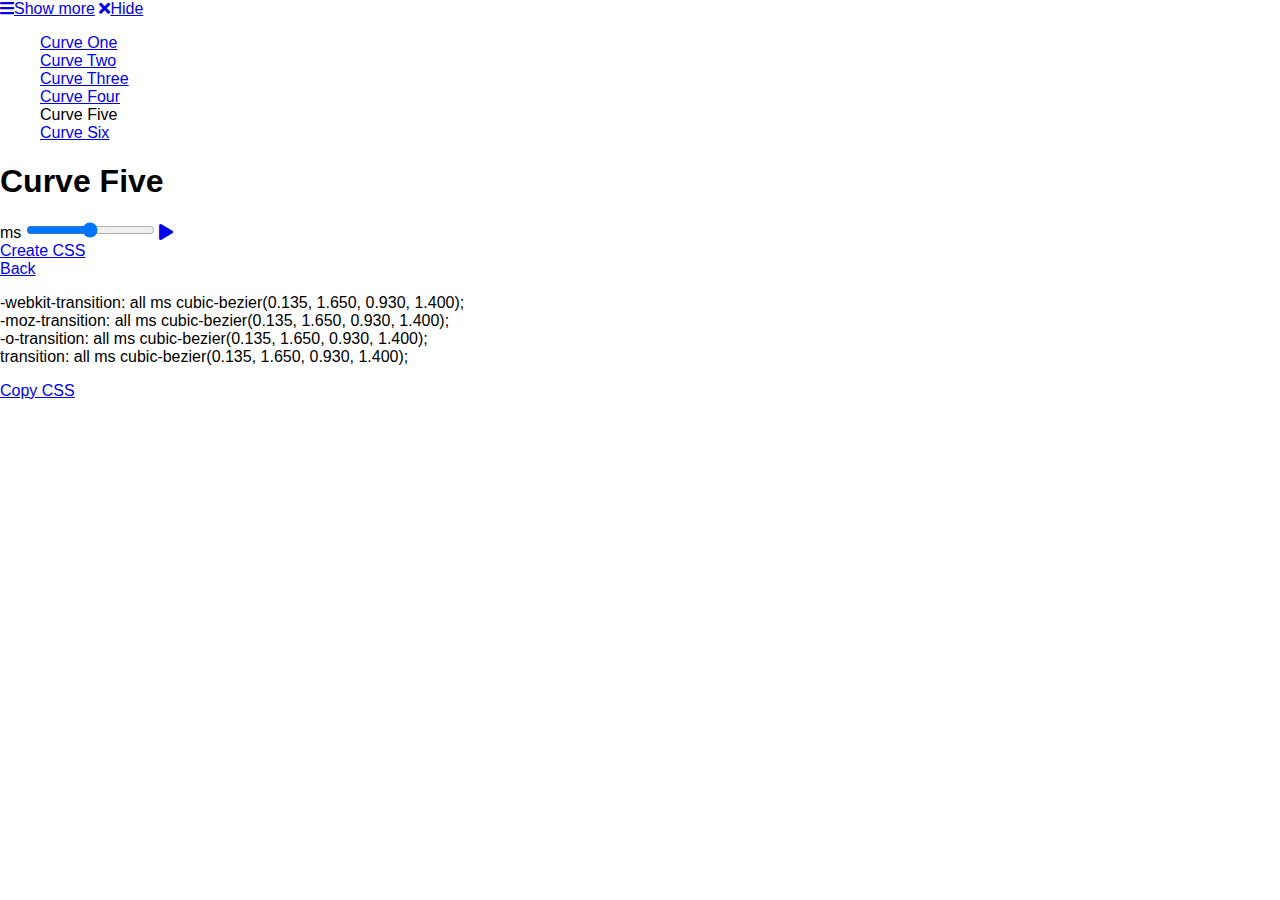
==== curve-five.html @ 9115c375 "Initial commit" ====
<!DOCTYPE html>
<html lang="en">
	
	<head>

		<meta charset="UTF-8">
		<title>Curve Five</title>
		
		<link rel="stylesheet" href="./css/normalize.css">
		<link rel="stylesheet" href="./css/style.css">
		<link href="https://use.fontawesome.com/releases/v5.0.6/css/all.css" rel="stylesheet">

	</head>

	<body>

		<nav>

			<a class="menu" href="#"><i class="fas fa-bars"></i>Show more</a>
			<a class="menu hide" href="#"><i class="fas fa-times"></i></i>Hide</a>
			<!-- <a class="menu" href="#"><i class="fas fa-chevron-down"></i></i>Show more</a>	 -->	
			
			<ul>
				<li><a href="./index.html">Curve One</a></li>
				<li><a href="./curve-two.html">Curve Two</a></li>
				<li><a href="./curve-three.html">Curve Three</a></li>
				<li><a href="./curve-four.html">Curve Four</a></li>
				<li><a class="selected">Curve Five</a></li>
				<li><a href="./curve-six.html">Curve Six</a></li>
			</ul>

		</nav>

		<section class="curve-editor">

			<h1>Curve Five</h1>

			<div>
		
				<span class="preview-ball" alt="Animation preview ball"></span>
		
				<div>
					<span class="speed" id="valueOutput">ms</span>
    				<input type="range" min="0" max="2000" value="1000" class="slider" id="valueRange">
    				<a class="play" href="#"><i class="fas fa-play"></i></a>
    			</div>

    		</div>

    		<a class="create" href="#">Create CSS</a>

    	</section>

    	<section class="curve-css">

    		<a class="back" href="#">Back</a>

    		<div>
    			
    			<p>
  					-webkit-transition: all <span class="speed-paragraph" id="#valueParagraphOne"></span>ms cubic-bezier(0.135, 1.650, 0.930, 1.400);<br/>
   					-moz-transition: all <span class="speed-paragraph" id="#valueParagraphTwo"></span>ms cubic-bezier(0.135, 1.650, 0.930, 1.400);<br/>
   					-o-transition: all <span class="speed-paragraph" id="#valueParagraphThree"></span>ms cubic-bezier(0.135, 1.650, 0.930, 1.400);<br/>
       				transition: all <span class="speed-paragraph" id="#valueParagraphFour"></span>ms cubic-bezier(0.135, 1.650, 0.930, 1.400);<br/>
       			</p>

       			<a class="copy" href="#">Copy CSS</a>

    		</div>

    	</section>
	
	<script src="./js/jquery.js"></script>
  	<script src="./js/index.js"></script>
		
	</body>
	
</html>
---- css/style.css ----
/*
Project Name: Blank Template
Client: Your Client
Author: Your Name
Developer @GA in NYC
*/


/******************************************
/* SETUP
/*******************************************/

/* Box Model Hack */
* {
     -moz-box-sizing: border-box; /* Firexfox */
     -webkit-box-sizing: border-box; /* Safari/Chrome/iOS/Android */
     box-sizing: border-box; /* IE */
}

/* Clear fix hack */
.clearfix:after {
     content: ".";
     display: block;
     clear: both;
     visibility: hidden;
     line-height: 0;
     height: 0;
}

/******************************************
/* BASE STYLES
/*******************************************/


/******************************************
/* LAYOUT
/*******************************************/


/******************************************
/* ADDITIONAL STYLES
/*******************************************/
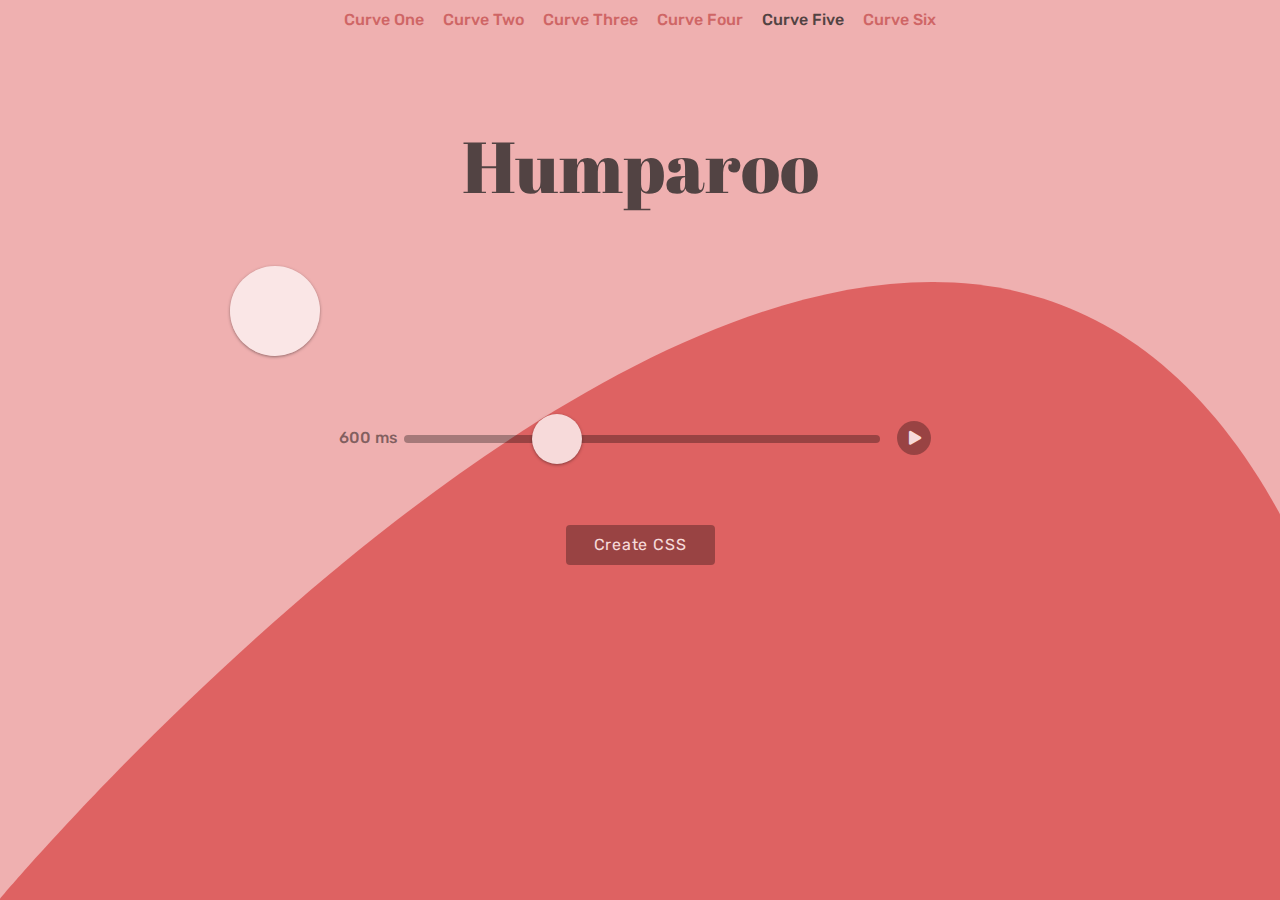
==== commit f2fc8563: "CSS & JS" ====
--- a/curve-five.html
+++ b/curve-five.html
@@ -4,21 +4,22 @@
 	<head>
 
 		<meta charset="UTF-8">
-		<title>Curve Five</title>
+		<title>Motion Library | Humparoo</title>
 		
-		<link rel="stylesheet" href="./css/normalize.css">
+		<link rel="stylesheet" href="./css/reset.css">
 		<link rel="stylesheet" href="./css/style.css">
+		<link href="https://fonts.googleapis.com/css?family=Abril+Fatface|Rubik:300,400,500,700" rel="stylesheet">
 		<link href="https://use.fontawesome.com/releases/v5.0.6/css/all.css" rel="stylesheet">
 
 	</head>
 
-	<body>
+	<body class="curve-five">
 
 		<nav>
 
-			<a class="menu" href="#"><i class="fas fa-bars"></i>Show more</a>
+			<!-- <a class="menu" href="#"><i class="fas fa-bars"></i>Show more</a>
 			<a class="menu hide" href="#"><i class="fas fa-times"></i></i>Hide</a>
-			<!-- <a class="menu" href="#"><i class="fas fa-chevron-down"></i></i>Show more</a>	 -->	
+			<a class="menu" href="#"><i class="fas fa-chevron-down"></i></i>Show more</a> -->
 			
 			<ul>
 				<li><a href="./index.html">Curve One</a></li>
@@ -32,39 +33,49 @@
 		</nav>
 
 		<section class="curve-editor">
+			
+			<h1>Humparoo</h1>
 
-			<h1>Curve Five</h1>
+			<div class="container">
+				<div id="previewBall" class="preview-ball preview-five" alt="Animation preview ball"></div>
 
-			<div>
-		
-				<span class="preview-ball" alt="Animation preview ball"></span>
-		
-				<div>
-					<span class="speed" id="valueOutput">ms</span>
-    				<input type="range" min="0" max="2000" value="1000" class="slider" id="valueRange">
-    				<a class="play" href="#"><i class="fas fa-play"></i></a>
+				<div class="controls">
+
+					<div class="speed-sect">
+						<span id="speed" class="speed"></span><span class="speed"> ms</span>
+					</div> 	
+    				
+    				<div class="slider-sect">
+    					<input type="range" min="0" max="2000" value="600" class="slider" id="range">
+    				</div>
+					
+					<div class="play-sect">
+						<a id="play-btn" class="play" href="Preview motion curve"><i class="fas fa-play"></i></a>
+					</div>
+    			
     			</div>
-
     		</div>
 
-    		<a class="create" href="#">Create CSS</a>
+    		<a id="create" class="create" href="#">Create CSS</a>
 
     	</section>
 
-    	<section class="curve-css">
+    	<section class="curve-css hide">
 
-    		<a class="back" href="#">Back</a>
+    		<!-- <a class="back" href="#">Back</a> -->
 
-    		<div>
+    		<div class="container">
     			
+    			<a id="close"><i id="cross" class="fas fa-times"></i></a>
     			<p>
-  					-webkit-transition: all <span class="speed-paragraph" id="#valueParagraphOne"></span>ms cubic-bezier(0.135, 1.650, 0.930, 1.400);<br/>
-   					-moz-transition: all <span class="speed-paragraph" id="#valueParagraphTwo"></span>ms cubic-bezier(0.135, 1.650, 0.930, 1.400);<br/>
-   					-o-transition: all <span class="speed-paragraph" id="#valueParagraphThree"></span>ms cubic-bezier(0.135, 1.650, 0.930, 1.400);<br/>
-       				transition: all <span class="speed-paragraph" id="#valueParagraphFour"></span>ms cubic-bezier(0.135, 1.650, 0.930, 1.400);<br/>
+  					-webkit-transition: all <span id="valueParagraph"></span>ms cubic-bezier(0.135, 1, 0.930, 1);  /* older webkit */<br/>
+  					-webkit-transition: all <span id="valueParagraphOne"></span>ms cubic-bezier(0.135, 1.650, 0.930, 1.400);<br/>
+   					-moz-transition: all <span id="valueParagraphTwo"></span></span>ms cubic-bezier(0.135, 1.650, 0.930, 1.400);<br/>
+   					-o-transition: all <span id="valueParagraphThree"></span>ms cubic-bezier(0.135, 1.650, 0.930, 1.400);<br/>
+       				transition: all <span id="valueParagraphFour"></span>ms cubic-bezier(0.135, 1.650, 0.930, 1.400);<br/>
        			</p>
 
-       			<a class="copy" href="#">Copy CSS</a>
+       			<!-- <a class="copy" href="#">Copy CSS</a> -->
 
     		</div>
 
@@ -72,7 +83,7 @@
 	
 	<script src="./js/jquery.js"></script>
   	<script src="./js/index.js"></script>
-		
+
 	</body>
 	
 </html>--- a/css/style.css
+++ b/css/style.css
@@ -1,46 +1,371 @@
 /*
-Project Name: Blank Template
-Client: Your Client
-Author: Your Name
-Developer @GA in NYC
+Project Name: Final Project, Animation Library 
+Client: GA FEWD
+Author: George Voke
+Developer @GA in LDN
 */
 
 
 /******************************************
 /* SETUP
 /*******************************************/
+
 
 /* Box Model Hack */
 * {
-     -moz-box-sizing: border-box; /* Firexfox */
-     -webkit-box-sizing: border-box; /* Safari/Chrome/iOS/Android */
-     box-sizing: border-box; /* IE */
+    -moz-box-sizing: border-box; /* Firexfox */
+    -webkit-box-sizing: border-box; /* Safari/Chrome/iOS/Android */
+    box-sizing: border-box; /* IE */
 }
 
 /* Clear fix hack */
+.clearfix:before,
 .clearfix:after {
-     content: ".";
-     display: block;
-     clear: both;
-     visibility: hidden;
-     line-height: 0;
-     height: 0;
-}
+    content: " ";
+    display: table;
+}
+
+.clearfix:after {
+    clear: both;
+}
+
 
 /******************************************
 /* BASE STYLES
 /*******************************************/
 
 
+html {
+	font-size: 16px;
+  	font-weight: 400;
+  	transition: all 300ms;
+}
+
+a {
+	text-decoration: none;
+	color: #FFF;
+}
+
+
+/******************************************
+/* FONT SETUP
+/*******************************************/
+
+
+body {
+	font-family: 'Rubik', sans-serif;
+	color: #FFF;
+}
+
+h1 {
+	font-family: 'Abril Fatface', cursive;
+	font-size: 72px;
+	color: #222;
+	margin-top: 8%;
+  	margin-bottom: 5%;
+}
+
+p {
+	line-height: 1.5;
+}
+
+
 /******************************************
 /* LAYOUT
 /*******************************************/
 
 
+nav {
+	text-align: center;
+}
+
+nav li {
+	display: inline-block;
+	margin-right: 15px;
+	margin-top: 12px;
+}
+
+nav li:last-child {
+	margin-right: 0px;
+}
+
+nav a {
+	font-weight: 500;
+	color: #c64f4f;
+}
+
+nav a:hover {
+	transition: all 300ms;
+	color: #892e2e;
+	/*color: rgba(0,0,0,0.6);*/
+}
+
+.hide {
+	display: none;
+}
+
+.selected {
+	color: #222;
+}
+
+.selected:hover {
+	color: #222;
+	cursor: default;
+}
+
+.curve-one {
+	background: url(../assets/curve-one.svg);
+	background-repeat: no-repeat;
+	background-attachment: fixed;
+	background-position: bottom;
+    background-size: 100.2%;
+    background-color: #EFB0B0;
+}
+
+.curve-two {
+	background: url(../assets/curve-two.svg);
+	background-repeat: no-repeat;
+	background-attachment: fixed;
+	background-position: bottom;
+    background-size: 100.2%;
+    background-color: #EFB0B0;
+}
+
+.curve-three {
+	background: url(../assets/curve-three.svg);
+	background-repeat: no-repeat;
+	background-attachment: fixed;
+	background-position: bottom;
+    background-size: 100.2%;
+    background-color: #EFB0B0;
+}
+
+.curve-four {
+	background: url(../assets/curve-four.svg);
+	background-repeat: no-repeat;
+	background-attachment: fixed;
+	background-position: bottom;
+    background-size: 100.2%;
+    background-color: #EFB0B0;
+}
+
+.curve-five {
+	background: url(../assets/curve-five.svg);
+	background-repeat: no-repeat;
+	background-attachment: fixed;
+	background-position: bottom;
+    background-size: 100.2%;
+    background-color: #EFB0B0;
+}
+
+.curve-six {
+	background: url(../assets/curve-six.svg);
+	background-repeat: no-repeat;
+	background-attachment: fixed;
+	background-position: bottom;
+    background-size: 100.2%;
+    background-color: #EFB0B0;
+}
+
+.container {
+	width: 700px;
+	/*width: 50%;*/
+	/*max-width: 900px;*/
+	margin: 0 auto;
+}
+
+/*.curve-editor .container {
+	margin-top: 8%;
+}*/
+
+.curve-editor {
+	text-align: center;
+}
+
+.controls {
+	margin-top: 65px;
+}
+
+.speed-sect {
+	display: inline-block;
+	text-align: right;
+	width: 15%;
+	/*background-color: red;*/
+}
+
+.slider-sect {
+	display: inline-block;
+	width: 68%;
+	/*background-color: red;*/
+}
+
+.play-sect {
+	display: inline-block;
+	width: 15%;
+	/*background-color: red;*/
+}
+
+/******************************************
+/* SLIDER
+/*******************************************/
+
+
+.slider:hover {
+	/*opacity: 1;*/
+	background: rgba(0, 0, 0, 0.5);
+}
+
+.slider {
+	-webkit-appearance: none;
+	appearance: none;
+	width: 100%;
+	height: 8px;
+	background: rgba(0, 0, 0, 0.4);
+	border-radius: 4px;
+	outline: none;
+	opacity: 1.0;
+	-webkit-transition: 0.2s;
+	transition: 0.2s;
+}
+
+.slider::-webkit-slider-thumb {
+	-webkit-appearance: none;
+	appearance: none;
+	width: 50px;
+	height: 50px;
+	border-radius: 25px;
+	background: #ffffff;
+	cursor: col-resize;
+	-webkit-box-shadow: 0px 1px 3px 0px rgba(0,0,0,0.5);
+	-moz-box-shadow: 0px 1px 3px 0px rgba(0,0,0,0.5);
+	box-shadow: 0px 1px 3px 0px rgba(0,0,0,0.5);
+}
+
+.speed {
+	font-weight: 500;
+	display: inline;
+	color: rgba(0,0,0,0.6);
+	line-height: 20px;
+	text-align: right;
+	border-radius: 5px;
+}
+
+.play i {
+	text-align: left;
+	font-size: 14px;
+	margin-right: 40%;
+	padding: 10px 9.5px 10px 12.5px;
+	border-radius: 50%;
+	background-color: rgba(0,0,0,0.4);
+}
+
+.play i:hover {
+	background-color: rgba(0,0,0,0.65);
+	transition: all 300ms;
+
+	/*-webkit-transition: all 100ms cubic-bezier(0.250, 0.100, 0.250, 1.000); 
+  	-moz-transition: all 100ms cubic-bezier(0.250, 0.100, 0.250, 1.000); 
+  	-o-transition: all 100ms cubic-bezier(0.250, 0.100, 0.250, 1.000); 
+  	transition: all 100ms cubic-bezier(0.250, 0.100, 0.250, 1.000);*/
+}
+
+.play i:active, .create:active {
+	color: rgba(255,255,255,0.4);
+	transition: all 300ms;
+}
+
+.create {
+	display: inline-block;
+	letter-spacing: 0.8px;
+	margin-top: 70px;
+	padding: 12px 28px 12px 28px;
+	border-radius: 4px;
+	background-color: rgba(0,0,0,0.4);
+}
+
+.create:hover {
+	background-color: rgba(0,0,0,0.6);
+	transition: all 300ms;
+}
+
 /******************************************
 /* ADDITIONAL STYLES
 /*******************************************/
 
 
-
-
+.preview-ball {
+	width: 90px;
+	height: 90px;
+	border-radius: 50%;
+	margin-left: -60px;
+	background-color: rgba(255,255,255,0.9);
+	-webkit-box-shadow: 0px 1px 3px 0px rgba(0,0,0,0.5);
+    -moz-box-shadow: 0px 1px 3px 0px rgba(0,0,0,0.5);
+    box-shadow: 0px 1px 3px 0px rgba(0,0,0,0.5);
+}
+
+.preview-one {
+	-webkit-transition: all 1000ms cubic-bezier(0.425, 0, 0.465, 1); /* older webkit */
+	-webkit-transition: all 1000ms cubic-bezier(0.510, -0.600, 0.610, 2.200); 
+  	-moz-transition: all 1000ms cubic-bezier(0.510, -0.600, 0.610, 2.200); 
+  	-o-transition: all 1000ms cubic-bezier(0.510, -0.600, 0.610, 2.200); 
+  	transition: all 1000ms cubic-bezier(0.510, -0.600, 0.610, 2.200);
+}
+
+.preview-two {
+	-webkit-transition: all 1400ms cubic-bezier(0.000, 0.990, 1.000, 0.000); 
+  	-moz-transition: all 1400ms cubic-bezier(0.000, 0.990, 1.000, 0.000); 
+  	-o-transition: all 1400ms cubic-bezier(0.000, 0.990, 1.000, 0.000); 
+  	transition: all 1400ms cubic-bezier(0.000, 0.990, 1.000, 0.000);
+}
+
+.preview-three {
+	-webkit-transition: all 800ms cubic-bezier(0.000, 0.390, 0.645, 1.000); 
+  	-moz-transition: all 800ms cubic-bezier(0.000, 0.390, 0.645, 1.000); 
+  	-o-transition: all 800ms cubic-bezier(0.000, 0.390, 0.645, 1.000); 
+  	transition: all 800ms cubic-bezier(0.000, 0.390, 0.645, 1.000);
+}
+
+.preview-four {
+	-webkit-transition: all 800ms cubic-bezier(0.910, 0.000, 1.000, 0.490); 
+  	-moz-transition: all 800ms cubic-bezier(0.910, 0.000, 1.000, 0.490); 
+  	-o-transition: all 800ms cubic-bezier(0.910, 0.000, 1.000, 0.490); 
+  	transition: all 800ms cubic-bezier(0.910, 0.000, 1.000, 0.490);
+}
+
+.preview-five {
+	-webkit-transition: all 600ms cubic-bezier(0.135, 1, 0.930, 1); /* older webkit */
+	-webkit-transition: all 600ms cubic-bezier(0.135, 1.650, 0.930, 1.400); 
+  	-moz-transition: all 600ms cubic-bezier(0.135, 1.650, 0.930, 1.400); 
+  	-o-transition: all 600ms cubic-bezier(0.135, 1.650, 0.930, 1.400); 
+  	transition: all 600ms cubic-bezier(0.135, 1.650, 0.930, 1.400);
+}
+
+.preview-six {
+	-webkit-transition: all 1200ms cubic-bezier(0.460, 0, 1.000, 0.075); /* older webkit */
+	-webkit-transition: all 1200ms cubic-bezier(0.460, -0.590, 1.000, 0.075); 
+  	-moz-transition: all 1200ms cubic-bezier(0.460, -0.590, 1.000, 0.075); 
+  	-o-transition: all 1200ms cubic-bezier(0.460, -0.590, 1.000, 0.075); 
+  	transition: all 1200ms cubic-bezier(0.460, -0.590, 1.000, 0.075);
+}
+
+.preview-speed {
+}
+
+.move-horizontal {
+	margin-left: 100%;
+}
+
+.curve-css .container {
+	position: relative;
+	margin-top: 12%;
+	border-radius: 6px;
+	padding: 40px 20px 40px 40px;
+	background-color: rgba(0,0,0,0.4);
+	/*background-color: #c64f4f;*/
+	/*-webkit-box-shadow: 0px 1px 3px 0px rgba(0,0,0,0.5);
+    -moz-box-shadow: 0px 1px 3px 0px rgba(0,0,0,0.5);
+    box-shadow: 0px 1px 3px 0px rgba(0,0,0,0.5);*/
+}
+
+
